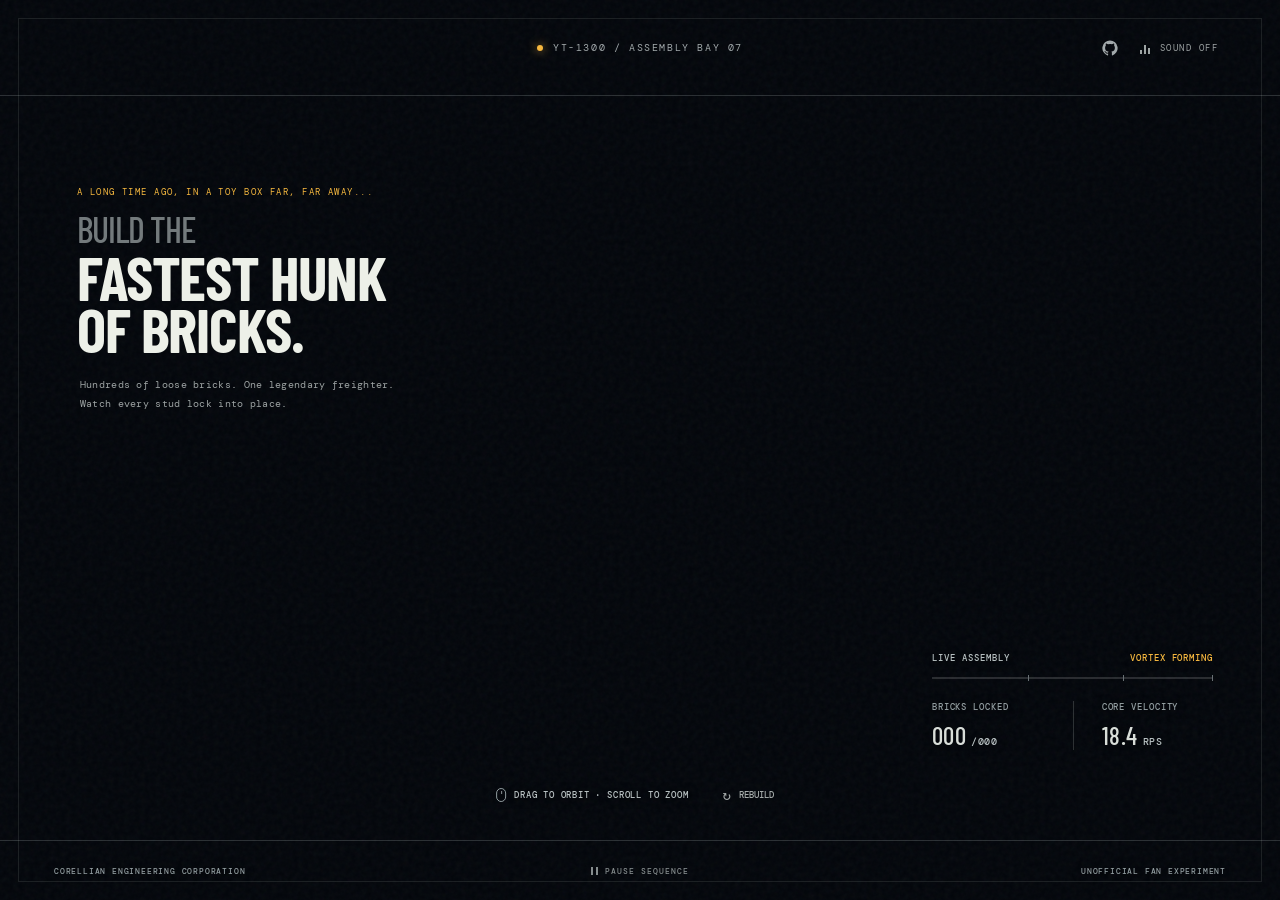
==== index.html @ 6cd4ec6a "Document the Falcon assembly experience Replace placeholder branding with repository access and expl" ====
<!doctype html>
<html lang="en">
  <head>
    <meta charset="UTF-8" />
    <meta name="viewport" content="width=device-width, initial-scale=1.0" />
    <meta name="theme-color" content="#03060b" />
    <title>Millennium Falcon Assembly</title>
    <link rel="preconnect" href="https://fonts.googleapis.com" />
    <link rel="preconnect" href="https://fonts.gstatic.com" crossorigin />
    <link
      href="https://fonts.googleapis.com/css2?family=Barlow+Condensed:wght@500;600;700&family=DM+Mono:wght@300;400;500&display=swap"
      rel="stylesheet"
    />
    <link rel="stylesheet" href="./styles.css" />
  </head>
  <body>
    <canvas id="scene" aria-label="LEGO bricks swirling into the Millennium Falcon"></canvas>

    <div class="grain" aria-hidden="true"></div>
    <div class="frame" aria-hidden="true"></div>

    <header class="topbar">
      <span aria-hidden="true"></span>
      <div class="system-status">
        <span class="status-light"></span>
        <span>YT-1300 / ASSEMBLY BAY 07</span>
      </div>
      <div class="topbar-actions">
        <a
          class="repository-link"
          href="https://github.com/EmilioGiordano/lego-millennium-falcon"
          target="_blank"
          rel="noopener noreferrer"
          aria-label="View repository on GitHub"
        >
          <svg viewBox="0 0 24 24" aria-hidden="true">
            <path d="M12 .7a11.5 11.5 0 0 0-3.64 22.4c.58.1.79-.25.79-.56v-2.23c-3.22.7-3.9-1.37-3.9-1.37-.52-1.34-1.28-1.7-1.28-1.7-1.05-.72.08-.7.08-.7 1.16.08 1.77 1.19 1.77 1.19 1.03 1.77 2.7 1.26 3.36.96.1-.75.4-1.26.73-1.55-2.57-.3-5.27-1.29-5.27-5.68 0-1.26.45-2.28 1.19-3.09-.12-.29-.52-1.46.11-3.04 0 0 .97-.31 3.16 1.18A10.96 10.96 0 0 1 12 6.12c.98 0 1.95.13 2.87.39 2.2-1.49 3.16-1.18 3.16-1.18.63 1.58.23 2.75.11 3.04.74.81 1.19 1.83 1.19 3.09 0 4.4-2.71 5.38-5.29 5.67.42.36.78 1.07.78 2.16v3.25c0 .31.21.67.8.56A11.5 11.5 0 0 0 12 .7Z" />
          </svg>
        </a>
        <button class="sound-toggle" type="button" aria-pressed="false">
          <span class="sound-bars" aria-hidden="true"><i></i><i></i><i></i></span>
          <span class="sound-label">Sound off</span>
        </button>
      </div>
    </header>

    <main>
      <section class="hero" aria-labelledby="title">
        <p class="eyebrow">A long time ago, in a toy box far, far away...</p>
        <h1 id="title">
          <span>Build the</span>
          <strong>fastest hunk<br />of bricks.</strong>
        </h1>
        <p class="intro">
          Hundreds of loose bricks. One legendary freighter.<br />
          Watch every stud lock into place.
        </p>
      </section>

      <section class="telemetry" aria-label="Assembly telemetry">
        <div class="telemetry-heading">
          <span>Live assembly</span>
          <span id="phaseLabel">Vortex forming</span>
        </div>
        <div class="progress-track">
          <span id="progressBar"></span>
          <i class="progress-notch n1"></i>
          <i class="progress-notch n2"></i>
          <i class="progress-notch n3"></i>
        </div>
        <div class="readouts">
          <div>
            <small>Bricks locked</small>
            <strong><span id="brickCount">000</span><em id="brickTotal">/000</em></strong>
          </div>
          <div>
            <small>Core velocity</small>
            <strong><span id="velocity">18.4</span><em>RPS</em></strong>
          </div>
        </div>
      </section>

      <div class="instructions">
        <span><i class="mouse-icon"></i> Drag to orbit · Scroll to zoom</span>
        <button id="rebuildButton" type="button"><i>↻</i> Rebuild</button>
      </div>
    </main>

    <footer>
      <span>Corellian Engineering Corporation</span>
      <button id="pauseButton" type="button" aria-pressed="false">
        <i class="pause-icon"></i><span>Pause sequence</span>
      </button>
      <span>Unofficial fan experiment</span>
    </footer>

    <script type="module" src="./script.js"></script>
  </body>
</html>
---- styles.css ----
:root {
  --ink: #edf0e8;
  --muted: #858c91;
  --line: rgba(219, 231, 229, 0.18);
  --signal: #ef4b2f;
  --amber: #f6b83f;
  --void: #03060b;
  --utility: #b8c1c2;
  --utility-dim: #929da0;
}

* {
  box-sizing: border-box;
}

html,
body {
  width: 100%;
  min-height: 100%;
  margin: 0;
  overflow: hidden;
  background: var(--void);
  color: var(--ink);
}

body {
  font-family: "DM Mono", monospace;
}

button,
a {
  color: inherit;
  font: inherit;
}

button {
  border: 0;
  cursor: pointer;
}

#scene {
  position: fixed;
  inset: 0;
  width: 100%;
  height: 100%;
  cursor: grab;
  touch-action: none;
}

#scene.is-dragging {
  cursor: grabbing;
}

.grain {
  position: fixed;
  inset: 0;
  z-index: 1;
  pointer-events: none;
  opacity: 0.055;
  background-image: url("data:image/svg+xml,%3Csvg viewBox='0 0 180 180' xmlns='http://www.w3.org/2000/svg'%3E%3Cfilter id='n'%3E%3CfeTurbulence type='fractalNoise' baseFrequency='.95' numOctaves='4' stitchTiles='stitch'/%3E%3C/filter%3E%3Crect width='100%25' height='100%25' filter='url(%23n)' opacity='.8'/%3E%3C/svg%3E");
}

.frame {
  position: fixed;
  inset: 18px;
  z-index: 2;
  pointer-events: none;
  border: 1px solid rgba(222, 229, 226, 0.1);
}

.topbar,
main,
footer {
  position: relative;
  z-index: 3;
}

.topbar {
  height: 96px;
  display: grid;
  grid-template-columns: 1fr auto 1fr;
  align-items: center;
  padding: 0 54px;
  border-bottom: 1px solid var(--line);
}

.repository-link {
  display: flex;
  align-items: center;
  justify-content: center;
  width: 28px;
  height: 28px;
  color: #a2a9ab;
  text-decoration: none;
  transition: color 180ms ease;
}

.repository-link svg {
  width: 16px;
  height: 16px;
  fill: currentColor;
}

.repository-link:hover,
.repository-link:focus-visible {
  color: var(--ink);
}

.topbar-actions {
  justify-self: end;
  display: flex;
  align-items: center;
  gap: 8px;
}

.system-status {
  display: flex;
  align-items: center;
  gap: 10px;
  color: #a2a9ab;
  font-size: 10px;
  letter-spacing: 0.16em;
}

.status-light {
  width: 6px;
  height: 6px;
  border-radius: 50%;
  background: var(--amber);
  box-shadow: 0 0 10px rgba(246, 184, 63, 0.8);
  animation: breathe 2s ease-in-out infinite;
}

.sound-toggle {
  display: flex;
  align-items: center;
  gap: 10px;
  padding: 8px;
  background: none;
  color: #9da3a3;
  text-transform: uppercase;
  font-size: 9px;
  letter-spacing: 0.16em;
}

.sound-bars {
  height: 12px;
  display: flex;
  align-items: end;
  gap: 2px;
}

.sound-bars i {
  width: 2px;
  height: 4px;
  background: currentColor;
}

.sound-bars i:nth-child(2) {
  height: 9px;
}

.sound-bars i:nth-child(3) {
  height: 6px;
}

main {
  height: calc(100vh - 156px);
  min-height: 0;
  pointer-events: none;
}

.instructions button {
  pointer-events: auto;
}

.hero {
  position: absolute;
  top: clamp(60px, 10vh, 122px);
  left: clamp(38px, 6vw, 104px);
  max-width: 470px;
  pointer-events: none;
}

.eyebrow {
  margin: 0 0 16px;
  color: var(--amber);
  font-size: 9px;
  letter-spacing: 0.16em;
  text-transform: uppercase;
}

h1 {
  margin: 0;
  text-transform: uppercase;
  font-family: "Barlow Condensed", sans-serif;
  line-height: 0.84;
  letter-spacing: -0.045em;
}

h1 span {
  display: block;
  margin-bottom: 7px;
  color: #737a7c;
  font-size: clamp(28px, 2.8vw, 46px);
  font-weight: 500;
}

h1 strong {
  display: block;
  font-size: clamp(48px, 4.8vw, 78px);
  font-weight: 700;
}

.intro {
  margin: 21px 0 0 3px;
  color: #9da3a3;
  font-size: 10px;
  line-height: 1.9;
  letter-spacing: 0.03em;
}

.telemetry {
  position: absolute;
  right: clamp(38px, 5.2vw, 90px);
  bottom: clamp(68px, 10vh, 118px);
  width: clamp(250px, 22vw, 350px);
  text-shadow: 0 1px 10px rgba(3, 6, 11, 0.95);
}

.telemetry-heading {
  display: flex;
  justify-content: space-between;
  margin-bottom: 13px;
  text-transform: uppercase;
  color: var(--utility);
  font-size: 9px;
  font-weight: 500;
  letter-spacing: 0.11em;
}

.telemetry-heading span:last-child {
  color: var(--amber);
}

.progress-track {
  position: relative;
  height: 2px;
  background: rgba(255, 255, 255, 0.15);
}

#progressBar {
  position: absolute;
  inset: 0 auto 0 0;
  width: 0%;
  background: var(--signal);
  box-shadow: 0 0 12px rgba(239, 75, 47, 0.5);
}

.progress-notch {
  position: absolute;
  top: -2px;
  width: 1px;
  height: 6px;
  background: #697074;
}

.n1 { left: 34%; }
.n2 { left: 68%; }
.n3 { right: 0; }

.readouts {
  display: grid;
  grid-template-columns: 1fr 1fr;
  margin-top: 22px;
}

.readouts > div:last-child {
  padding-left: 28px;
  border-left: 1px solid var(--line);
}

.readouts small {
  display: block;
  margin-bottom: 7px;
  color: var(--utility-dim);
  text-transform: uppercase;
  font-size: 9px;
  font-weight: 500;
  letter-spacing: 0.1em;
}

.readouts strong {
  color: #d9ded9;
  font-family: "Barlow Condensed", sans-serif;
  font-size: 25px;
  font-weight: 500;
  letter-spacing: 0.02em;
}

.readouts em {
  margin-left: 5px;
  color: var(--utility);
  font-family: "DM Mono", monospace;
  font-size: 10px;
  font-weight: 500;
  font-style: normal;
}

.instructions {
  position: absolute;
  left: 50%;
  bottom: 28px;
  display: flex;
  gap: 24px;
  align-items: center;
  transform: translateX(-50%);
  color: var(--utility);
  text-transform: uppercase;
  font-size: 9px;
  font-weight: 500;
  letter-spacing: 0.09em;
  text-shadow: 0 1px 10px rgba(3, 6, 11, 0.98);
}

.instructions span,
.instructions button {
  display: flex;
  align-items: center;
  gap: 8px;
}

.instructions button {
  padding: 8px 10px;
  background: transparent;
  color: #a6acab;
  text-transform: uppercase;
  transition: color 180ms;
}

.instructions button:hover {
  color: var(--amber);
}

.instructions button i {
  font-size: 14px;
  font-style: normal;
}

.mouse-icon {
  width: 10px;
  height: 14px;
  border: 1px solid var(--utility-dim);
  border-radius: 6px;
}

.mouse-icon::after {
  content: "";
  display: block;
  width: 1px;
  height: 3px;
  margin: 2px auto;
  background: #899093;
}

footer {
  height: 60px;
  display: grid;
  grid-template-columns: 1fr auto 1fr;
  align-items: center;
  padding: 0 54px;
  border-top: 1px solid var(--line);
  color: var(--utility-dim);
  text-transform: uppercase;
  font-size: 8px;
  font-weight: 500;
  letter-spacing: 0.1em;
  text-shadow: 0 1px 8px rgba(3, 6, 11, 0.95);
}

footer > span:last-child {
  justify-self: end;
}

#pauseButton {
  display: flex;
  gap: 9px;
  align-items: center;
  padding: 10px 14px;
  background: none;
  color: #858c8d;
  text-transform: uppercase;
  font-size: 8px;
  letter-spacing: 0.13em;
}

.pause-icon,
.pause-icon::after {
  width: 2px;
  height: 8px;
  background: currentColor;
}

.pause-icon {
  position: relative;
  display: block;
  margin-right: 3px;
}

.pause-icon::after {
  content: "";
  position: absolute;
  left: 5px;
}

button:focus-visible,
a:focus-visible {
  outline: 1px solid var(--amber);
  outline-offset: 4px;
}

@keyframes breathe {
  50% { opacity: 0.35; }
}

@media (max-width: 760px) {
  .frame {
    inset: 10px;
  }

  .topbar {
    height: 72px;
    padding: 0 24px;
  }

  .system-status {
    display: none;
  }

  .topbar {
    grid-template-columns: 1fr 1fr;
  }

  main {
    height: calc(100vh - 122px);
  }

  .hero {
    top: 46px;
    left: 25px;
  }

  h1 span {
    font-size: 27px;
  }

  h1 strong {
    font-size: clamp(42px, 12.5vw, 56px);
  }

  .intro {
    margin-top: 19px;
  }

  .telemetry {
    right: 25px;
    bottom: 66px;
    width: calc(100% - 50px);
  }

  .instructions {
    bottom: 15px;
  }

  .instructions > span {
    display: none;
  }

  footer {
    height: 50px;
    padding: 0 24px;
    display: flex;
    justify-content: center;
  }

  footer > span {
    display: none;
  }
}

@media (prefers-reduced-motion: reduce) {
  .status-light {
    animation: none;
  }
}
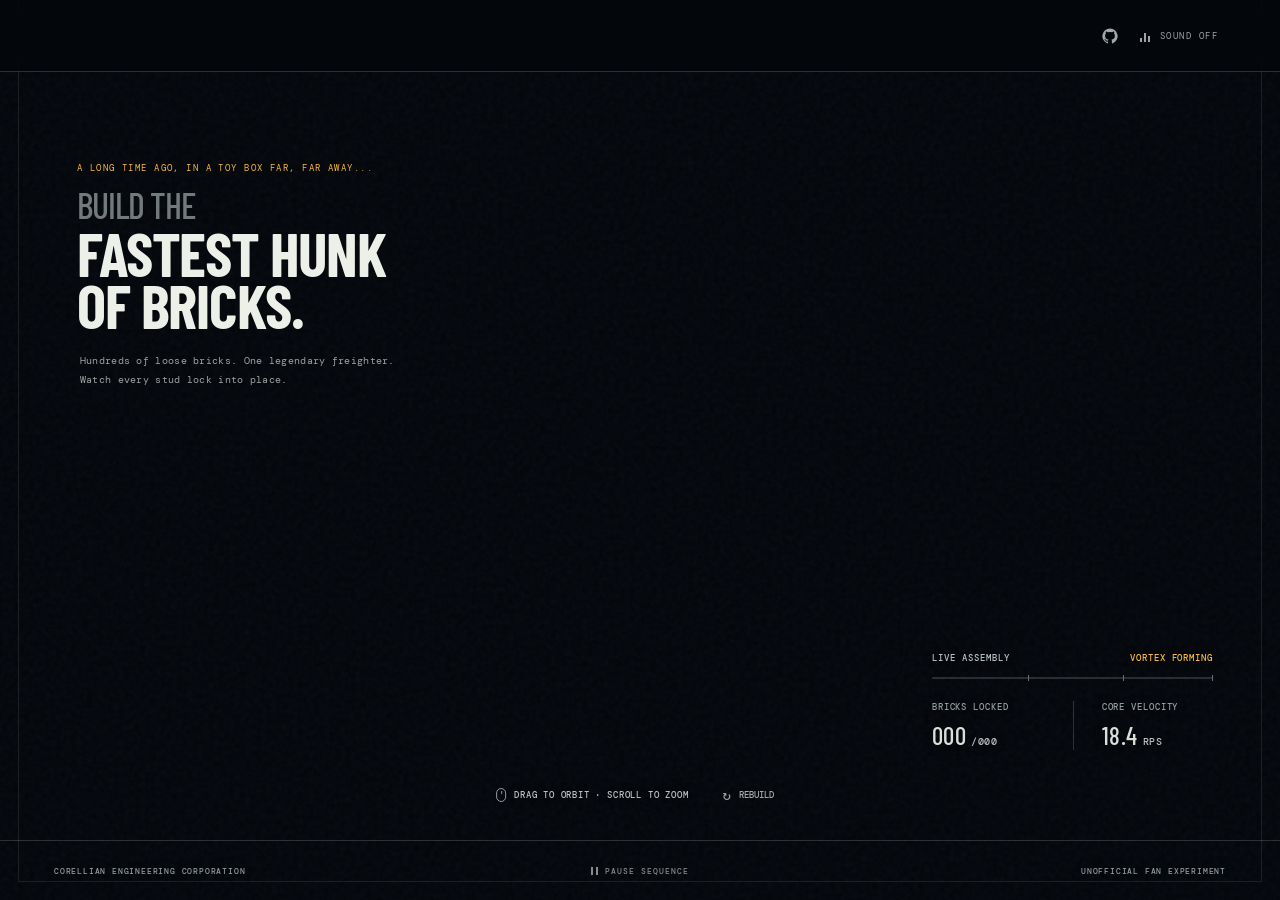
==== commit fac2e37d: "Prepare the viewer for multiple LEGO sets Introduce a set registry, route-aware configuration, per-s" ====
--- a/index.html
+++ b/index.html
@@ -11,7 +11,7 @@
       href="https://fonts.googleapis.com/css2?family=Barlow+Condensed:wght@500;600;700&family=DM+Mono:wght@300;400;500&display=swap"
       rel="stylesheet"
     />
-    <link rel="stylesheet" href="./styles.css" />
+    <link rel="stylesheet" href="./app/styles/main.css" />
   </head>
   <body>
     <canvas id="scene" aria-label="LEGO bricks swirling into the Millennium Falcon"></canvas>
@@ -20,11 +20,7 @@
     <div class="frame" aria-hidden="true"></div>
 
     <header class="topbar">
-      <span aria-hidden="true"></span>
-      <div class="system-status">
-        <span class="status-light"></span>
-        <span>YT-1300 / ASSEMBLY BAY 07</span>
-      </div>
+      <nav class="set-navigation" aria-label="LEGO sets"></nav>
       <div class="topbar-actions">
         <a
           class="repository-link"
@@ -94,6 +90,6 @@
       <span>Unofficial fan experiment</span>
     </footer>
 
-    <script type="module" src="./script.js"></script>
+    <script type="module" src="./app/main.js"></script>
   </body>
 </html>
--- a/app/styles/main.css
+++ b/app/styles/main.css
@@ -0,0 +1,491 @@
+:root {
+  --ink: #edf0e8;
+  --muted: #858c91;
+  --line: rgba(219, 231, 229, 0.18);
+  --signal: #ef4b2f;
+  --amber: #f6b83f;
+  --void: #03060b;
+  --utility: #b8c1c2;
+  --utility-dim: #929da0;
+}
+
+* {
+  box-sizing: border-box;
+}
+
+html,
+body {
+  width: 100%;
+  min-height: 100%;
+  margin: 0;
+  overflow: hidden;
+  background: var(--void);
+  color: var(--ink);
+}
+
+body {
+  font-family: "DM Mono", monospace;
+}
+
+button,
+a {
+  color: inherit;
+  font: inherit;
+}
+
+button {
+  border: 0;
+  cursor: pointer;
+}
+
+#scene {
+  position: fixed;
+  inset: 0;
+  width: 100%;
+  height: 100%;
+  cursor: grab;
+  touch-action: none;
+}
+
+#scene.is-dragging {
+  cursor: grabbing;
+}
+
+.grain {
+  position: fixed;
+  inset: 0;
+  z-index: 1;
+  pointer-events: none;
+  opacity: 0.055;
+  background-image: url("data:image/svg+xml,%3Csvg viewBox='0 0 180 180' xmlns='http://www.w3.org/2000/svg'%3E%3Cfilter id='n'%3E%3CfeTurbulence type='fractalNoise' baseFrequency='.95' numOctaves='4' stitchTiles='stitch'/%3E%3C/filter%3E%3Crect width='100%25' height='100%25' filter='url(%23n)' opacity='.8'/%3E%3C/svg%3E");
+}
+
+.frame {
+  position: fixed;
+  inset: 0 18px 18px;
+  z-index: 2;
+  pointer-events: none;
+  border: 1px solid rgba(222, 229, 226, 0.1);
+  border-top: 0;
+}
+
+.topbar,
+main,
+footer {
+  position: relative;
+  z-index: 3;
+}
+
+.topbar {
+  height: 72px;
+  display: grid;
+  grid-template-columns: 1fr auto;
+  align-items: center;
+  padding: 0 54px;
+  background: rgba(3, 6, 11, 0.72);
+  border-bottom: 1px solid var(--line);
+  backdrop-filter: blur(14px);
+}
+
+.set-navigation {
+  display: flex;
+  align-items: center;
+  gap: 18px;
+}
+
+.set-navigation:empty {
+  display: none;
+}
+
+.set-navigation a,
+.set-navigation span {
+  color: #858c91;
+  text-decoration: none;
+  text-transform: uppercase;
+  font-size: 10px;
+  font-weight: 500;
+  letter-spacing: 0.13em;
+  transition: color 180ms ease;
+}
+
+.set-navigation a:hover,
+.set-navigation a:focus-visible,
+.set-navigation [aria-current="page"] {
+  color: var(--ink);
+}
+
+.repository-link {
+  display: flex;
+  align-items: center;
+  justify-content: center;
+  width: 28px;
+  height: 28px;
+  color: #a2a9ab;
+  text-decoration: none;
+  transition: color 180ms ease;
+}
+
+.repository-link svg {
+  width: 16px;
+  height: 16px;
+  fill: currentColor;
+}
+
+.repository-link:hover,
+.repository-link:focus-visible {
+  color: var(--ink);
+}
+
+.topbar-actions {
+  justify-self: end;
+  display: flex;
+  align-items: center;
+  gap: 8px;
+}
+
+.sound-toggle {
+  display: flex;
+  align-items: center;
+  gap: 10px;
+  padding: 8px;
+  background: none;
+  color: #9da3a3;
+  text-transform: uppercase;
+  font-size: 9px;
+  letter-spacing: 0.16em;
+}
+
+.sound-bars {
+  height: 12px;
+  display: flex;
+  align-items: end;
+  gap: 2px;
+}
+
+.sound-bars i {
+  width: 2px;
+  height: 4px;
+  background: currentColor;
+}
+
+.sound-bars i:nth-child(2) {
+  height: 9px;
+}
+
+.sound-bars i:nth-child(3) {
+  height: 6px;
+}
+
+main {
+  height: calc(100vh - 132px);
+  min-height: 0;
+  pointer-events: none;
+}
+
+.instructions button {
+  pointer-events: auto;
+}
+
+.hero {
+  position: absolute;
+  top: clamp(60px, 10vh, 122px);
+  left: clamp(38px, 6vw, 104px);
+  max-width: 470px;
+  pointer-events: none;
+}
+
+.eyebrow {
+  margin: 0 0 16px;
+  color: var(--amber);
+  font-size: 9px;
+  letter-spacing: 0.16em;
+  text-transform: uppercase;
+}
+
+h1 {
+  margin: 0;
+  text-transform: uppercase;
+  font-family: "Barlow Condensed", sans-serif;
+  line-height: 0.84;
+  letter-spacing: -0.045em;
+}
+
+h1 span {
+  display: block;
+  margin-bottom: 7px;
+  color: #737a7c;
+  font-size: clamp(28px, 2.8vw, 46px);
+  font-weight: 500;
+}
+
+h1 strong {
+  display: block;
+  font-size: clamp(48px, 4.8vw, 78px);
+  font-weight: 700;
+}
+
+.intro {
+  margin: 21px 0 0 3px;
+  color: #9da3a3;
+  font-size: 10px;
+  line-height: 1.9;
+  letter-spacing: 0.03em;
+}
+
+.telemetry {
+  position: absolute;
+  right: clamp(38px, 5.2vw, 90px);
+  bottom: clamp(68px, 10vh, 118px);
+  width: clamp(250px, 22vw, 350px);
+  text-shadow: 0 1px 10px rgba(3, 6, 11, 0.95);
+}
+
+.telemetry-heading {
+  display: flex;
+  justify-content: space-between;
+  margin-bottom: 13px;
+  text-transform: uppercase;
+  color: var(--utility);
+  font-size: 9px;
+  font-weight: 500;
+  letter-spacing: 0.11em;
+}
+
+.telemetry-heading span:last-child {
+  color: var(--amber);
+}
+
+.progress-track {
+  position: relative;
+  height: 2px;
+  background: rgba(255, 255, 255, 0.15);
+}
+
+#progressBar {
+  position: absolute;
+  inset: 0 auto 0 0;
+  width: 0%;
+  background: var(--signal);
+  box-shadow: 0 0 12px rgba(239, 75, 47, 0.5);
+}
+
+.progress-notch {
+  position: absolute;
+  top: -2px;
+  width: 1px;
+  height: 6px;
+  background: #697074;
+}
+
+.n1 { left: 34%; }
+.n2 { left: 68%; }
+.n3 { right: 0; }
+
+.readouts {
+  display: grid;
+  grid-template-columns: 1fr 1fr;
+  margin-top: 22px;
+}
+
+.readouts > div:last-child {
+  padding-left: 28px;
+  border-left: 1px solid var(--line);
+}
+
+.readouts small {
+  display: block;
+  margin-bottom: 7px;
+  color: var(--utility-dim);
+  text-transform: uppercase;
+  font-size: 9px;
+  font-weight: 500;
+  letter-spacing: 0.1em;
+}
+
+.readouts strong {
+  color: #d9ded9;
+  font-family: "Barlow Condensed", sans-serif;
+  font-size: 25px;
+  font-weight: 500;
+  letter-spacing: 0.02em;
+}
+
+.readouts em {
+  margin-left: 5px;
+  color: var(--utility);
+  font-family: "DM Mono", monospace;
+  font-size: 10px;
+  font-weight: 500;
+  font-style: normal;
+}
+
+.instructions {
+  position: absolute;
+  left: 50%;
+  bottom: 28px;
+  display: flex;
+  gap: 24px;
+  align-items: center;
+  transform: translateX(-50%);
+  color: var(--utility);
+  text-transform: uppercase;
+  font-size: 9px;
+  font-weight: 500;
+  letter-spacing: 0.09em;
+  text-shadow: 0 1px 10px rgba(3, 6, 11, 0.98);
+}
+
+.instructions span,
+.instructions button {
+  display: flex;
+  align-items: center;
+  gap: 8px;
+}
+
+.instructions button {
+  padding: 8px 10px;
+  background: transparent;
+  color: #a6acab;
+  text-transform: uppercase;
+  transition: color 180ms;
+}
+
+.instructions button:hover {
+  color: var(--amber);
+}
+
+.instructions button i {
+  font-size: 14px;
+  font-style: normal;
+}
+
+.mouse-icon {
+  width: 10px;
+  height: 14px;
+  border: 1px solid var(--utility-dim);
+  border-radius: 6px;
+}
+
+.mouse-icon::after {
+  content: "";
+  display: block;
+  width: 1px;
+  height: 3px;
+  margin: 2px auto;
+  background: #899093;
+}
+
+footer {
+  height: 60px;
+  display: grid;
+  grid-template-columns: 1fr auto 1fr;
+  align-items: center;
+  padding: 0 54px;
+  border-top: 1px solid var(--line);
+  color: var(--utility-dim);
+  text-transform: uppercase;
+  font-size: 8px;
+  font-weight: 500;
+  letter-spacing: 0.1em;
+  text-shadow: 0 1px 8px rgba(3, 6, 11, 0.95);
+}
+
+footer > span:last-child {
+  justify-self: end;
+}
+
+#pauseButton {
+  display: flex;
+  gap: 9px;
+  align-items: center;
+  padding: 10px 14px;
+  background: none;
+  color: #858c8d;
+  text-transform: uppercase;
+  font-size: 8px;
+  letter-spacing: 0.13em;
+}
+
+.pause-icon,
+.pause-icon::after {
+  width: 2px;
+  height: 8px;
+  background: currentColor;
+}
+
+.pause-icon {
+  position: relative;
+  display: block;
+  margin-right: 3px;
+}
+
+.pause-icon::after {
+  content: "";
+  position: absolute;
+  left: 5px;
+}
+
+button:focus-visible,
+a:focus-visible {
+  outline: 1px solid var(--amber);
+  outline-offset: 4px;
+}
+
+@media (max-width: 760px) {
+  .frame {
+    inset: 0 10px 10px;
+  }
+
+  .topbar {
+    height: 72px;
+    grid-template-columns: 1fr auto;
+    padding: 0 24px;
+  }
+
+  main {
+    height: calc(100vh - 122px);
+  }
+
+  .hero {
+    top: 46px;
+    left: 25px;
+  }
+
+  h1 span {
+    font-size: 27px;
+  }
+
+  h1 strong {
+    font-size: clamp(42px, 12.5vw, 56px);
+  }
+
+  .intro {
+    margin-top: 19px;
+  }
+
+  .telemetry {
+    right: 25px;
+    bottom: 66px;
+    width: calc(100% - 50px);
+  }
+
+  .instructions {
+    bottom: 15px;
+  }
+
+  .instructions > span {
+    display: none;
+  }
+
+  footer {
+    height: 50px;
+    padding: 0 24px;
+    display: flex;
+    justify-content: center;
+  }
+
+  footer > span {
+    display: none;
+  }
+}
+
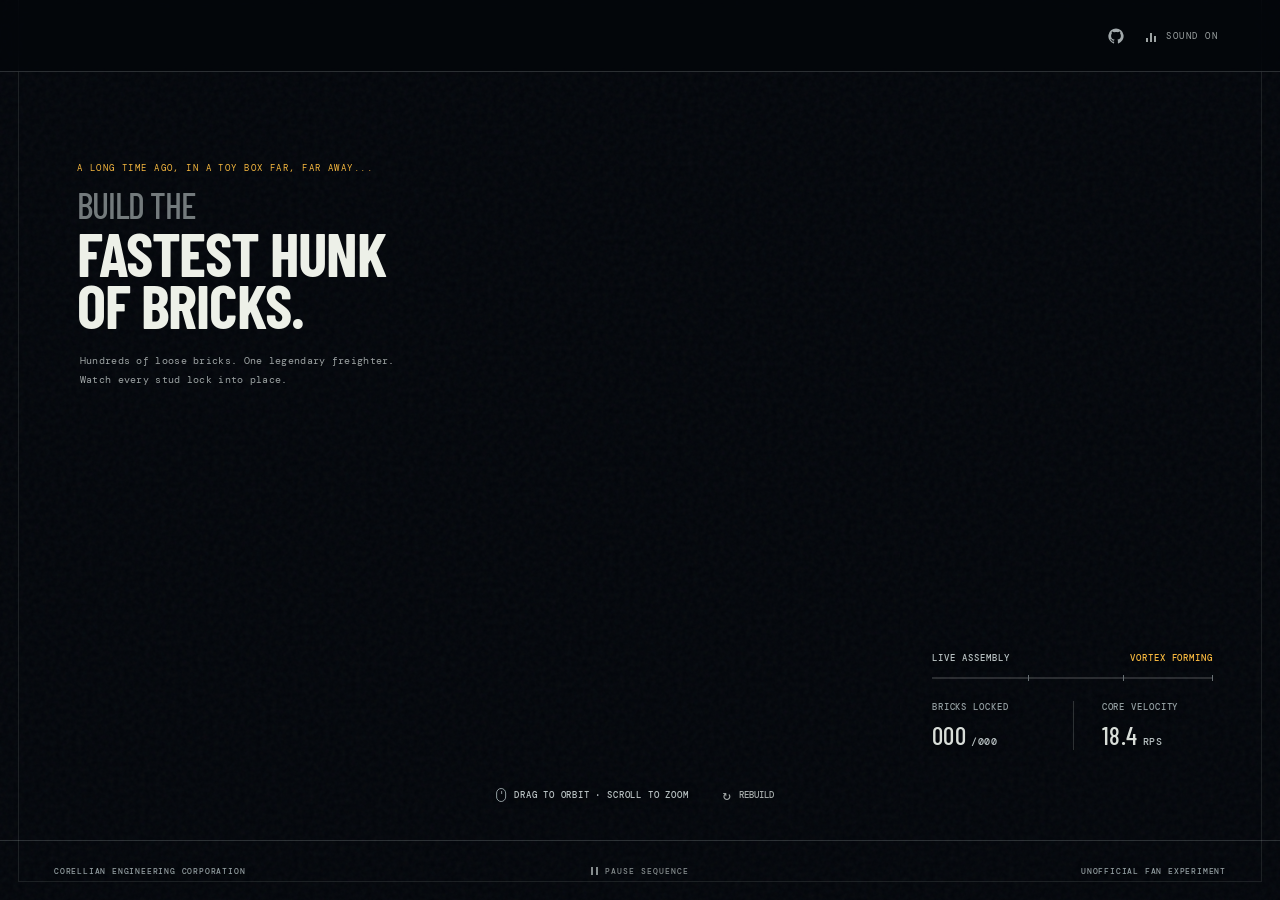
==== commit f39c3a1b: "Add SPA set switching with cached models and smoother transitions. Navigate between sets without a f" ====
--- a/index.html
+++ b/index.html
@@ -33,9 +33,9 @@
             <path d="M12 .7a11.5 11.5 0 0 0-3.64 22.4c.58.1.79-.25.79-.56v-2.23c-3.22.7-3.9-1.37-3.9-1.37-.52-1.34-1.28-1.7-1.28-1.7-1.05-.72.08-.7.08-.7 1.16.08 1.77 1.19 1.77 1.19 1.03 1.77 2.7 1.26 3.36.96.1-.75.4-1.26.73-1.55-2.57-.3-5.27-1.29-5.27-5.68 0-1.26.45-2.28 1.19-3.09-.12-.29-.52-1.46.11-3.04 0 0 .97-.31 3.16 1.18A10.96 10.96 0 0 1 12 6.12c.98 0 1.95.13 2.87.39 2.2-1.49 3.16-1.18 3.16-1.18.63 1.58.23 2.75.11 3.04.74.81 1.19 1.83 1.19 3.09 0 4.4-2.71 5.38-5.29 5.67.42.36.78 1.07.78 2.16v3.25c0 .31.21.67.8.56A11.5 11.5 0 0 0 12 .7Z" />
           </svg>
         </a>
-        <button class="sound-toggle" type="button" aria-pressed="false">
+        <button class="sound-toggle" type="button" aria-pressed="true">
           <span class="sound-bars" aria-hidden="true"><i></i><i></i><i></i></span>
-          <span class="sound-label">Sound off</span>
+          <span class="sound-label">Sound on</span>
         </button>
       </div>
     </header>
@@ -90,6 +90,6 @@
       <span>Unofficial fan experiment</span>
     </footer>
 
-    <script type="module" src="./app/main.js"></script>
+    <script type="module" src="./app/main.js?v=3"></script>
   </body>
 </html>
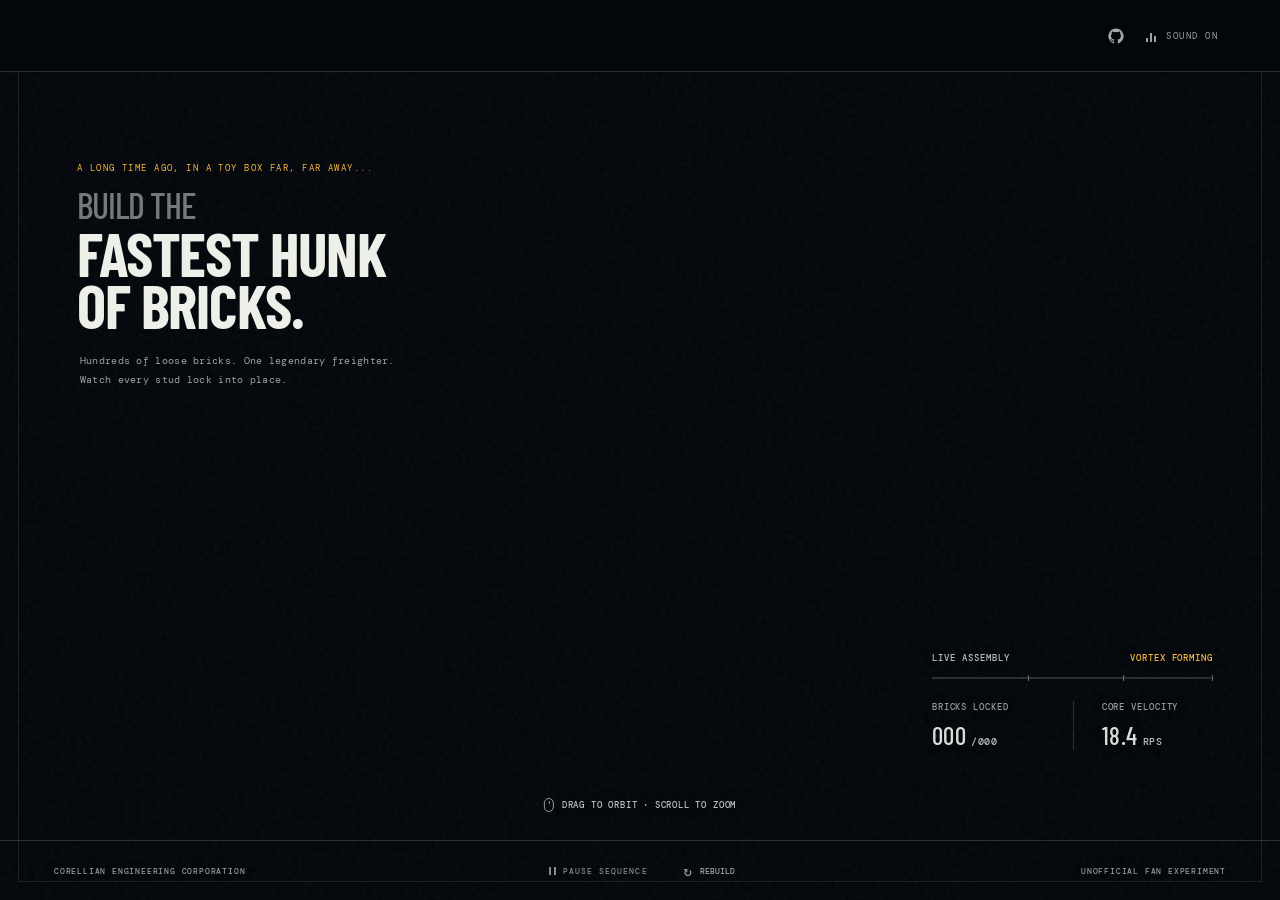
==== commit bdb72ca9: "Improve mobile performance and playback control visibility. Reduce Falcon rendering cost on small sc" ====
--- a/index.html
+++ b/index.html
@@ -2,7 +2,7 @@
 <html lang="en">
   <head>
     <meta charset="UTF-8" />
-    <meta name="viewport" content="width=device-width, initial-scale=1.0" />
+    <meta name="viewport" content="width=device-width, initial-scale=1.0, viewport-fit=cover" />
     <meta name="theme-color" content="#03060b" />
     <title>Millennium Falcon Assembly</title>
     <link rel="preconnect" href="https://fonts.googleapis.com" />
@@ -78,18 +78,23 @@
 
       <div class="instructions">
         <span><i class="mouse-icon"></i> Drag to orbit · Scroll to zoom</span>
-        <button id="rebuildButton" type="button"><i>↻</i> Rebuild</button>
       </div>
     </main>
 
     <footer>
       <span>Corellian Engineering Corporation</span>
-      <button id="pauseButton" type="button" aria-pressed="false">
-        <i class="pause-icon"></i><span>Pause sequence</span>
-      </button>
+      <div class="playback-controls">
+        <button id="pauseButton" type="button" aria-pressed="false">
+          <i class="pause-icon"></i><span>Pause sequence</span>
+        </button>
+        <button id="rebuildButton" type="button"><i>↻</i> Rebuild</button>
+      </div>
       <span>Unofficial fan experiment</span>
     </footer>
 
-    <script type="module" src="./app/main.js?v=3"></script>
+    <script type="module">
+      const APP_VERSION = "7";
+      await import(`./app/main.js?v=${APP_VERSION}`);
+    </script>
   </body>
 </html>
--- a/app/styles/main.css
+++ b/app/styles/main.css
@@ -186,6 +186,37 @@
   pointer-events: auto;
 }
 
+.playback-controls {
+  display: flex;
+  align-items: center;
+  gap: 12px;
+  pointer-events: auto;
+}
+
+.playback-controls button {
+  display: flex;
+  align-items: center;
+  gap: 8px;
+  pointer-events: auto;
+}
+
+#rebuildButton {
+  padding: 8px 10px;
+  background: transparent;
+  color: #a6acab;
+  text-transform: uppercase;
+  transition: color 180ms;
+}
+
+#rebuildButton:hover {
+  color: var(--amber);
+}
+
+#rebuildButton i {
+  font-size: 14px;
+  font-style: normal;
+}
+
 .hero {
   position: absolute;
   top: clamp(60px, 10vh, 122px);
@@ -388,6 +419,7 @@
   font-weight: 500;
   letter-spacing: 0.1em;
   text-shadow: 0 1px 8px rgba(3, 6, 11, 0.95);
+  pointer-events: auto;
 }
 
 footer > span:last-child {
@@ -432,6 +464,16 @@
 }
 
 @media (max-width: 760px) {
+  .grain {
+    display: none;
+  }
+
+  .topbar,
+  footer {
+    backdrop-filter: none;
+    background: rgba(3, 6, 11, 0.97);
+  }
+
   .frame {
     inset: 0 10px 10px;
   }
@@ -465,27 +507,60 @@
 
   .telemetry {
     right: 25px;
-    bottom: 66px;
+    bottom: calc(88px + env(safe-area-inset-bottom, 0px));
     width: calc(100% - 50px);
   }
 
   .instructions {
-    bottom: 15px;
-  }
-
-  .instructions > span {
     display: none;
   }
 
   footer {
-    height: 50px;
-    padding: 0 24px;
+    position: fixed;
+    left: 0;
+    right: 0;
+    bottom: 0;
+    z-index: 6;
+    height: auto;
+    min-height: 64px;
+    padding: 10px 16px calc(10px + env(safe-area-inset-bottom, 0px));
     display: flex;
     justify-content: center;
+    align-items: center;
+    background: rgba(3, 6, 11, 0.94);
+    backdrop-filter: blur(16px);
+    border-top: 1px solid var(--line);
+    pointer-events: auto;
   }
 
   footer > span {
     display: none;
   }
-}
-
+
+  .playback-controls {
+    width: min(100%, 360px);
+    gap: 10px;
+  }
+
+  #pauseButton,
+  #rebuildButton {
+    flex: 1;
+    justify-content: center;
+    min-height: 44px;
+    padding: 10px 14px;
+    border: 1px solid rgba(219, 231, 229, 0.28);
+    border-radius: 999px;
+    background: rgba(10, 16, 24, 0.92);
+    color: var(--ink);
+    font-size: 10px;
+    letter-spacing: 0.12em;
+    text-shadow: none;
+  }
+
+  #pauseButton:hover,
+  #rebuildButton:hover {
+    color: var(--amber);
+    border-color: rgba(246, 184, 63, 0.45);
+  }
+}
+
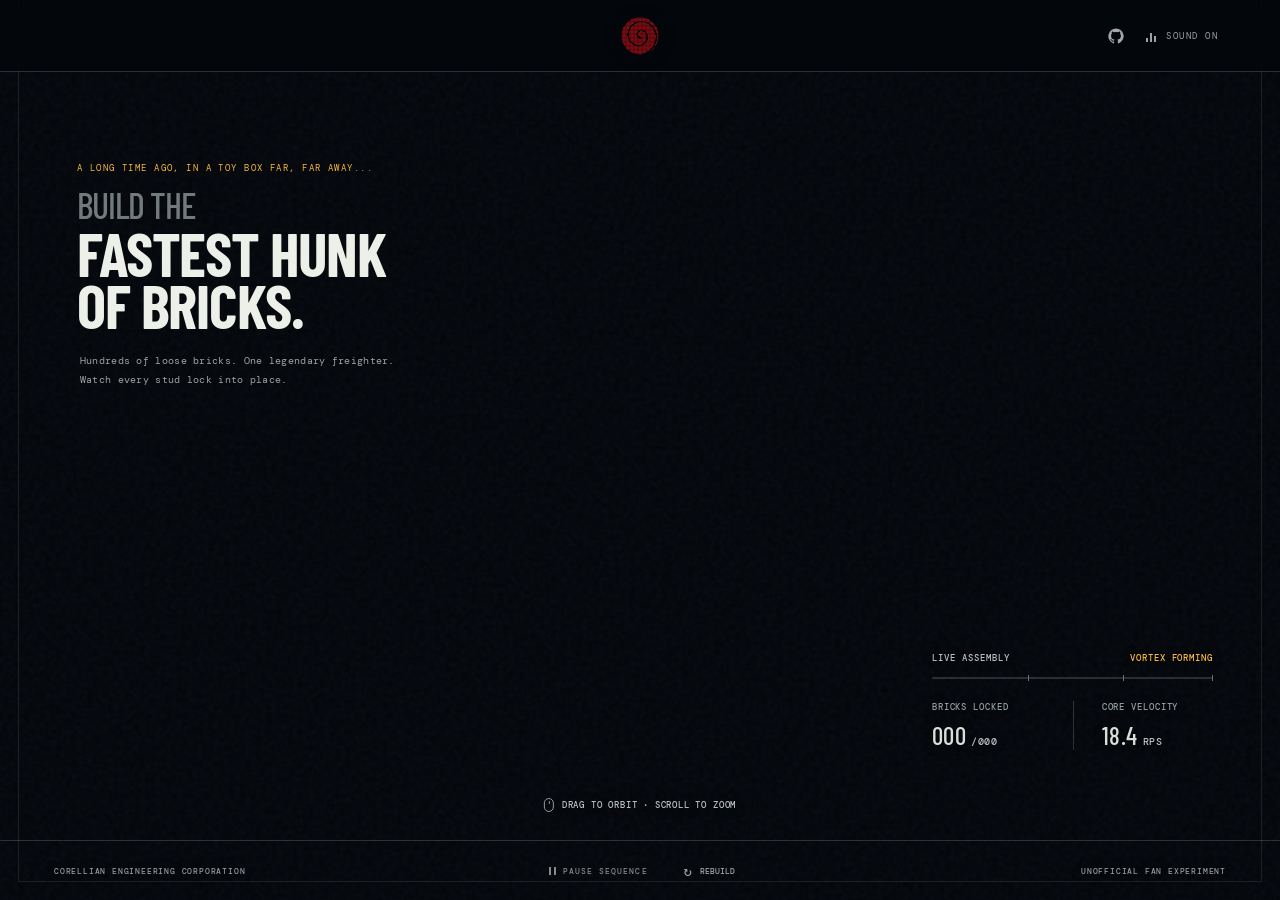
==== commit 6a213b86: "Add Uzumaki brand icon to navbar and favicon for clearer site identity. Co-authored-by: Cursor <curs" ====
--- a/index.html
+++ b/index.html
@@ -5,6 +5,8 @@
     <meta name="viewport" content="width=device-width, initial-scale=1.0, viewport-fit=cover" />
     <meta name="theme-color" content="#03060b" />
     <title>Millennium Falcon Assembly</title>
+    <link rel="icon" href="./assets/icons/uzumaki_lego.svg" type="image/svg+xml" />
+    <link rel="apple-touch-icon" href="./assets/icons/uzumaki_lego.svg" />
     <link rel="preconnect" href="https://fonts.googleapis.com" />
     <link rel="preconnect" href="https://fonts.gstatic.com" crossorigin />
     <link
@@ -21,6 +23,9 @@
 
     <header class="topbar">
       <nav class="set-navigation" aria-label="LEGO sets"></nav>
+      <a class="topbar-brand" href="./" aria-label="Lego Gallery home">
+        <img src="./assets/icons/uzumaki_lego.svg" alt="" width="40" height="40" decoding="async" />
+      </a>
       <div class="topbar-actions">
         <a
           class="repository-link"
@@ -93,7 +98,7 @@
     </footer>
 
     <script type="module">
-      const APP_VERSION = "7";
+      const APP_VERSION = "11";
       await import(`./app/main.js?v=${APP_VERSION}`);
     </script>
   </body>
--- a/app/styles/main.css
+++ b/app/styles/main.css
@@ -85,6 +85,36 @@
   background: rgba(3, 6, 11, 0.72);
   border-bottom: 1px solid var(--line);
   backdrop-filter: blur(14px);
+  position: relative;
+}
+
+.topbar-brand {
+  position: absolute;
+  left: 50%;
+  top: 50%;
+  transform: translate(-50%, -50%);
+  z-index: 2;
+  display: flex;
+  align-items: center;
+  justify-content: center;
+  width: 44px;
+  height: 44px;
+  border-radius: 10px;
+  line-height: 0;
+  transition: transform 180ms ease, filter 180ms ease;
+}
+
+.topbar-brand:hover,
+.topbar-brand:focus-visible {
+  transform: translate(-50%, -50%) scale(1.06);
+  filter: drop-shadow(0 0 10px rgba(239, 75, 47, 0.45));
+}
+
+.topbar-brand img {
+  width: 40px;
+  height: 40px;
+  display: block;
+  filter: drop-shadow(0 2px 8px rgba(0, 0, 0, 0.55));
 }
 
 .set-navigation {
@@ -482,6 +512,20 @@
     height: 72px;
     grid-template-columns: 1fr auto;
     padding: 0 24px;
+  }
+
+  .topbar-brand {
+    width: 38px;
+    height: 38px;
+  }
+
+  .topbar-brand img {
+    width: 34px;
+    height: 34px;
+  }
+
+  .set-navigation {
+    max-width: calc(50% - 28px);
   }
 
   main {
